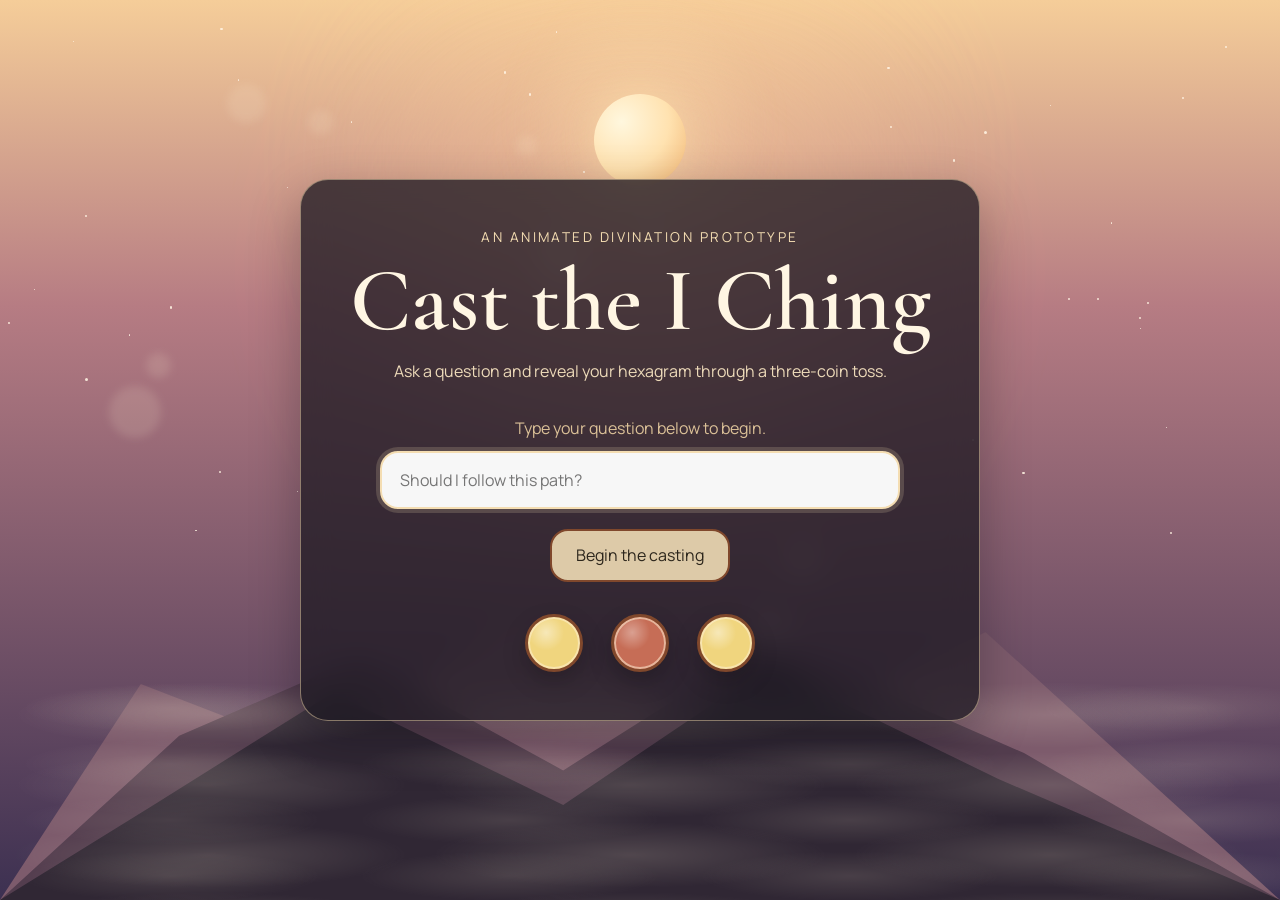
==== website/index.html @ 72fc9949 "added website version and updated coin flip animation" ====
<!DOCTYPE html>
<html lang="en">
<head>
  <meta charset="UTF-8">
  <meta name="viewport" content="width=device-width, initial-scale=1.0">
  <title>I Ching Web Prototype</title>
  <link rel="preconnect" href="https://fonts.googleapis.com">
  <link rel="preconnect" href="https://fonts.gstatic.com" crossorigin>
  <link href="https://fonts.googleapis.com/css2?family=Cormorant+Garamond:wght@400;500;600;700&family=Manrope:wght@400;500;600&display=swap" rel="stylesheet">
  <link rel="stylesheet" href="style.css">
</head>
<body>
  <div class="app-shell">
    <div class="sky-glow sky-glow-one"></div>
    <div class="sky-glow sky-glow-two"></div>
    <div class="moon-halo"></div>
    <div class="moon"></div>
    <div class="stars" id="stars"></div>
    <div class="orbs" id="orbs"></div>

    <div class="mountains mountains-far"></div>
    <div class="mountains mountains-mid"></div>
    <div class="mountains mountains-near"></div>
    <div class="mist-layer mist-layer-one"></div>
    <div class="mist-layer mist-layer-two"></div>

    <main class="app">
      <section class="page page-landing active" id="landing-page">
        <div class="panel hero-panel">
          <p class="eyebrow">An animated divination prototype</p>
          <h1>Cast the I Ching</h1>
          <p class="subtitle">Ask a question and reveal your hexagram through a three-coin toss.</p>
          <label class="question-label" for="question-input">Type your question below to begin.</label>

          <div class="question-box">
            <input id="question-input" type="text" maxlength="100" placeholder="Should I follow this path?" autocomplete="off">
          </div>

          <button class="primary-button" id="begin-button">Begin the casting</button>

          <div class="landing-preview" aria-hidden="true">
            <div class="preview-coin coin heads"></div>
            <div class="preview-coin coin tails"></div>
            <div class="preview-coin coin heads"></div>
          </div>
        </div>
      </section>

      <section class="page page-reading" id="reading-page" aria-hidden="true">
        <div class="panel question-panel">
          <p class="eyebrow">Your question</p>
          <h2 id="question-display">Should I follow this path?</h2>
        </div>

        <div class="panel casting-panel">
          <p class="casting-helper">Click each seal to cast a line. Two or three heads create a solid yang line.</p>

          <div class="hexagram-stage">
            <div class="line-guides" id="line-guides"></div>
            <div class="hexagram-lines" id="hexagram-lines"></div>
          </div>

          <div class="cast-overlay hidden" id="cast-overlay" aria-live="polite">
            <p class="cast-title">Coin casting in motion</p>
            <div class="cast-coins" id="cast-coins">
              <div class="coin cast-coin"></div>
              <div class="coin cast-coin"></div>
              <div class="coin cast-coin"></div>
            </div>
            <p class="cast-result" id="cast-result"></p>
          </div>
        </div>

        <div class="controls">
          <button class="secondary-button" id="reset-button">Generate New Hexagram</button>
          <button class="ghost-button" id="back-button">Ask Another Question</button>
        </div>
      </section>
    </main>
  </div>

  <script src="app.js"></script>
</body>
</html>
---- website/style.css ----
:root {
  --sky-top: #f5cd99;
  --sky-bottom: #3c3051;
  --text: #2c261c;
  --text-soft: #eddab9;
  --text-bright: #fff6e3;
  --accent: #d6b276;
  --accent-deep: #80482c;
  --panel: rgba(28, 24, 33, 0.76);
  --panel-border: rgba(238, 212, 170, 0.5);
  --mist: rgba(255, 241, 214, 0.24);
  --mountain-far: #7d5b6c;
  --mountain-mid: #533d4e;
  --mountain-near: #302734;
  --coin-front: #f0d57e;
  --coin-back: #c66d56;
  --coin-edge: #80482c;
  --line: #221f1b;
  --line-outline: rgba(232, 205, 160, 0.9);
  --seal-fill: #fcf9f3;
  --seal-outline: #795c35;
  --button: #ddcaa8;
  --button-hover: #ceb58a;
  --input-bg: rgba(255, 255, 255, 0.96);
  --shadow: 0 18px 50px rgba(8, 6, 11, 0.28);
}

* {
  box-sizing: border-box;
}

html,
body {
  margin: 0;
  min-height: 100%;
}

body {
  font-family: "Manrope", sans-serif;
  color: var(--text-bright);
  background: linear-gradient(180deg, var(--sky-top) 0%, #b67c83 34%, var(--sky-bottom) 100%);
  overflow-x: hidden;
}

button,
input {
  font: inherit;
}

button {
  cursor: pointer;
  border: 0;
}

.app-shell {
  position: relative;
  min-height: 100vh;
  overflow: hidden;
  isolation: isolate;
}

.app {
  position: relative;
  z-index: 2;
  min-height: 100vh;
  display: grid;
  place-items: center;
  padding: 3rem 1.25rem;
}

.page {
  width: min(980px, 100%);
  display: none;
  gap: 1.5rem;
}

.page.active {
  display: grid;
}

.panel {
  position: relative;
  background: var(--panel);
  border: 1px solid var(--panel-border);
  border-radius: 28px;
  box-shadow: var(--shadow);
  backdrop-filter: blur(14px);
}

.hero-panel {
  width: min(680px, 100%);
  margin: 0 auto;
  padding: clamp(2rem, 4vw, 3rem);
  text-align: center;
}

.eyebrow {
  margin: 0 0 0.75rem;
  color: #f4ddb2;
  font-size: 0.85rem;
  letter-spacing: 0.18em;
  text-transform: uppercase;
}

h1,
h2 {
  margin: 0;
  font-family: "Cormorant Garamond", serif;
  font-weight: 600;
  line-height: 0.95;
}

h1 {
  font-size: clamp(3.5rem, 9vw, 5.6rem);
}

h2 {
  font-size: clamp(2rem, 4vw, 2.8rem);
  line-height: 1.05;
}

.subtitle,
.casting-helper {
  margin: 1rem auto 0;
  max-width: 38rem;
  color: var(--text-soft);
  line-height: 1.6;
}

.question-label {
  display: block;
  margin-top: 2rem;
  margin-bottom: 0.75rem;
  color: #dbc198;
}

.question-box {
  width: min(520px, 100%);
  margin: 0 auto;
}

.question-box input {
  width: 100%;
  padding: 1rem 1.1rem;
  border-radius: 18px;
  border: 2px solid rgba(236, 212, 169, 0.75);
  background: var(--input-bg);
  color: var(--text);
  outline: none;
  box-shadow: inset 0 1px 0 rgba(255, 255, 255, 0.9);
}

.question-box input:focus {
  border-color: #f4ddb2;
  box-shadow: 0 0 0 4px rgba(244, 221, 178, 0.18);
}

.primary-button,
.secondary-button,
.ghost-button {
  min-height: 52px;
  padding: 0.85rem 1.5rem;
  border-radius: 18px;
  transition: transform 180ms ease, background 180ms ease, border-color 180ms ease;
}

.primary-button,
.secondary-button {
  background: var(--button);
  color: var(--text);
  border: 2px solid var(--coin-edge);
}

.primary-button:hover,
.secondary-button:hover {
  background: var(--button-hover);
  transform: translateY(-1px);
}

.primary-button {
  margin-top: 1.25rem;
}

.ghost-button {
  background: rgba(255, 255, 255, 0.08);
  color: var(--text-bright);
  border: 1px solid rgba(244, 221, 178, 0.4);
}

.ghost-button:hover {
  background: rgba(255, 255, 255, 0.14);
}

.landing-preview {
  margin-top: 2rem;
  display: flex;
  justify-content: center;
  align-items: center;
  gap: 1.75rem;
}

.preview-coin {
  animation: previewFloat 5s ease-in-out infinite;
}

.preview-coin:nth-child(2) {
  animation-delay: -1.1s;
}

.preview-coin:nth-child(3) {
  animation-delay: -2.2s;
}

.question-panel {
  padding: 1.3rem 1.6rem 1.6rem;
}

.casting-panel {
  position: relative;
  min-height: 540px;
  padding: 1.3rem 1.4rem 1.8rem;
}

.hexagram-stage {
  position: relative;
  width: min(720px, 100%);
  min-height: 430px;
  margin: 8.5rem auto 0;
  z-index: 1;
}

.line-guides,
.hexagram-lines {
  position: absolute;
  inset: 0;
}

.line-guides {
  z-index: 1;
}

.hexagram-lines {
  z-index: 2;
}

.line-slot {
  position: absolute;
  left: 50%;
  transform: translateX(-50%);
  width: min(420px, 76vw);
  display: flex;
  align-items: center;
  justify-content: center;
}

.guide-label {
  position: absolute;
  left: 0;
  color: #efd6ac;
  font-size: 0.95rem;
}

.guide-line {
  position: absolute;
  top: 50%;
  width: 52px;
  height: 1px;
  background: rgba(236, 213, 174, 0.8);
}

.guide-line.left {
  left: 46px;
}

.guide-line.right {
  right: 46px;
}

.seal-button {
  width: 74px;
  height: 74px;
  border-radius: 50%;
  background: var(--seal-fill);
  border: 4px solid var(--seal-outline);
  position: relative;
  box-shadow: 0 0 0 0 rgba(255, 226, 176, 0.5);
  animation: sealPulse 2.6s ease-in-out infinite;
}

.seal-button::after {
  content: "";
  width: 20px;
  height: 20px;
  border-radius: 50%;
  background: var(--coin-front);
  border: 2px solid var(--coin-edge);
  position: absolute;
  inset: 0;
  margin: auto;
}

.seal-button:disabled {
  cursor: default;
  opacity: 0.9;
  animation: none;
}

.line-reveal {
  width: min(320px, 62vw);
  height: 16px;
  position: relative;
  filter: drop-shadow(0 0 12px rgba(255, 226, 176, 0.32));
}

.line-reveal.solid {
  border-radius: 999px;
  background: var(--line);
  box-shadow: inset 0 0 0 1px var(--line-outline);
}

.line-reveal.broken {
  display: flex;
  justify-content: space-between;
}

.line-reveal.broken::before,
.line-reveal.broken::after {
  content: "";
  width: calc(50% - 30px);
  height: 100%;
  border-radius: 999px;
  background: var(--line);
  box-shadow: inset 0 0 0 1px var(--line-outline);
}

.cast-overlay {
  position: absolute;
  top: 5.5rem;
  left: 50%;
  transform: translateX(-50%);
  width: min(340px, calc(100% - 2rem));
  padding: 1.25rem 1rem 1.35rem;
  border-radius: 24px;
  background: rgba(28, 24, 33, 0.82);
  border: 1px solid rgba(238, 212, 170, 0.56);
  text-align: center;
  box-shadow: var(--shadow);
  z-index: 5;
}

.cast-overlay.hidden {
  display: none;
}

.cast-title {
  margin: 0;
  color: #fcefd4;
}

.cast-coins {
  margin-top: 1rem;
  display: flex;
  justify-content: center;
  gap: 1rem;
  min-height: 120px;
}

.cast-result {
  min-height: 1.5rem;
  margin: 0.6rem 0 0;
  color: #f1d7af;
}

.coin {
  width: 58px;
  height: 58px;
  border-radius: 50%;
  border: 3px solid var(--coin-edge);
  background: radial-gradient(circle at 35% 30%, rgba(255,255,255,0.45), transparent 36%), var(--coin-front);
  box-shadow: inset 0 0 0 2px rgba(255, 241, 214, 0.55), 0 10px 24px rgba(0, 0, 0, 0.2);
  position: relative;
  transform-style: preserve-3d;
}

.coin::after {
  content: attr(data-face);
  position: absolute;
  inset: 0;
  display: grid;
  place-items: center;
  font-weight: 700;
  color: var(--coin-edge);
}

.coin.tails {
  background: radial-gradient(circle at 35% 30%, rgba(255,255,255,0.35), transparent 36%), var(--coin-back);
}

.cast-coin {
  opacity: 0;
}

.cast-coin.animate {
  opacity: 1;
  animation: tossUp 1200ms cubic-bezier(0.2, 0.7, 0.12, 1) forwards;
}

.cast-coin.animate::before {
  content: "";
  position: absolute;
  inset: -8px;
  border-radius: 50%;
  border: 1px solid rgba(255, 226, 176, 0.18);
}

.controls {
  display: flex;
  gap: 1rem;
  justify-content: center;
  flex-wrap: wrap;
}

.sky-glow,
.moon-halo,
.moon,
.stars,
.orbs,
.mountains,
.mist-layer {
  position: absolute;
  inset: 0;
  pointer-events: none;
}

.sky-glow {
  filter: blur(60px);
  opacity: 0.48;
}

.sky-glow-one {
  background: radial-gradient(circle at 50% 18%, rgba(255, 223, 161, 0.85), transparent 34%);
}

.sky-glow-two {
  background: radial-gradient(circle at 50% 30%, rgba(255, 172, 147, 0.5), transparent 42%);
}

.moon-halo {
  inset: 0 auto auto 50%;
  width: 250px;
  height: 250px;
  transform: translateX(-50%);
  border-radius: 50%;
  background: radial-gradient(circle, rgba(255, 226, 176, 0.45) 0%, rgba(255, 226, 176, 0.2) 38%, transparent 70%);
  filter: blur(18px);
}

.moon {
  inset: 94px auto auto 50%;
  width: 92px;
  height: 92px;
  transform: translateX(-50%);
  border-radius: 50%;
  background: radial-gradient(circle at 30% 30%, #fff7de 0%, #ffe2b0 52%, #f0b16e 100%);
  box-shadow: 0 0 32px rgba(255, 226, 176, 0.35);
}

.stars span,
.orbs span {
  position: absolute;
  display: block;
  border-radius: 999px;
}

.stars span {
  background: rgba(255, 244, 227, 0.88);
  animation: twinkle var(--duration) ease-in-out infinite;
  animation-delay: var(--delay);
}

.orbs span {
  background: rgba(255, 241, 214, 0.14);
  filter: blur(4px);
  animation: drift var(--duration) ease-in-out infinite;
  animation-delay: var(--delay);
}

.mountains {
  bottom: 0;
  top: auto;
  height: 48vh;
}

.mountains-far::before,
.mountains-mid::before,
.mountains-near::before {
  content: "";
  position: absolute;
  inset: 0;
  clip-path: polygon(0 100%, 11% 50%, 25% 66%, 40% 34%, 58% 64%, 77% 38%, 100% 100%);
}

.mountains-far::before {
  background: var(--mountain-far);
  animation: swayFar 16s ease-in-out infinite;
}

.mountains-mid::before {
  background: var(--mountain-mid);
  clip-path: polygon(0 100%, 14% 62%, 28% 44%, 44% 70%, 60% 40%, 80% 66%, 100% 100%);
  animation: swayMid 13s ease-in-out infinite;
}

.mountains-near::before {
  background: var(--mountain-near);
  clip-path: polygon(0 100%, 12% 78%, 26% 52%, 44% 78%, 60% 46%, 78% 72%, 100% 100%);
}

.mist-layer {
  bottom: 0;
  top: auto;
  height: 220px;
  background-repeat: repeat-x;
  opacity: 0.65;
}

.mist-layer-one {
  background: radial-gradient(ellipse at center, rgba(255, 241, 214, 0.24) 0%, transparent 66%);
  background-size: 420px 70px;
  animation: mistMove 24s linear infinite;
}

.mist-layer-two {
  background: radial-gradient(ellipse at center, rgba(255, 241, 214, 0.18) 0%, transparent 62%);
  background-size: 340px 56px;
  animation: mistMoveReverse 32s linear infinite;
}

@keyframes twinkle {
  0%, 100% { opacity: 0.18; transform: scale(0.75); }
  50% { opacity: 0.95; transform: scale(1); }
}

@keyframes drift {
  0%, 100% { transform: translate3d(0, 0, 0); }
  50% { transform: translate3d(18px, -12px, 0); }
}

@keyframes swayFar {
  0%, 100% { transform: translateX(-10px); }
  50% { transform: translateX(12px); }
}

@keyframes swayMid {
  0%, 100% { transform: translateX(10px); }
  50% { transform: translateX(-12px); }
}

@keyframes mistMove {
  from { transform: translateX(-8%); }
  to { transform: translateX(8%); }
}

@keyframes mistMoveReverse {
  from { transform: translateX(8%); }
  to { transform: translateX(-8%); }
}

@keyframes previewFloat {
  0%, 100% { transform: translateY(0) scaleX(1); }
  30% { transform: translateY(-10px) scaleX(0.82); }
  50% { transform: translateY(-2px) scaleX(1); }
  80% { transform: translateY(-12px) scaleX(0.68); }
}

@keyframes sealPulse {
  0%, 100% { box-shadow: 0 0 0 0 rgba(255, 226, 176, 0.18); transform: scale(1); }
  50% { box-shadow: 0 0 0 12px rgba(255, 226, 176, 0); transform: scale(1.03); }
}

@keyframes tossUp {
  0% {
    transform: translateY(18px) rotateX(0deg) scaleX(1);
    opacity: 0;
  }
  10% {
    opacity: 1;
  }
  20% {
    transform: translateY(-10px) rotateX(180deg) scaleX(0.3);
  }
  40% {
    transform: translateY(-52px) rotateX(540deg) scaleX(1);
  }
  62% {
    transform: translateY(-22px) rotateX(860deg) scaleX(0.22);
  }
  100% {
    transform: translateY(0) rotateX(1080deg) scaleX(1);
    opacity: 1;
  }
}

@media (max-width: 760px) {
  .app {
    padding: 1.5rem 1rem 2rem;
  }

  .hero-panel,
  .question-panel,
  .casting-panel {
    padding-left: 1rem;
    padding-right: 1rem;
  }

  .casting-panel {
    min-height: 610px;
  }

  .hexagram-stage {
    min-height: 470px;
    margin-top: 9.5rem;
  }

  .line-slot {
    width: min(100%, 420px);
  }

  .guide-line {
    width: 28px;
  }

  .guide-line.left {
    left: 24px;
  }

  .guide-line.right {
    right: 24px;
  }

  .seal-button {
    width: 66px;
    height: 66px;
  }

  .line-reveal {
    width: min(260px, 58vw);
  }
}

@media (prefers-reduced-motion: reduce) {
  *,
  *::before,
  *::after {
    animation-duration: 0.01ms !important;
    animation-iteration-count: 1 !important;
    transition-duration: 0.01ms !important;
    scroll-behavior: auto !important;
  }
}
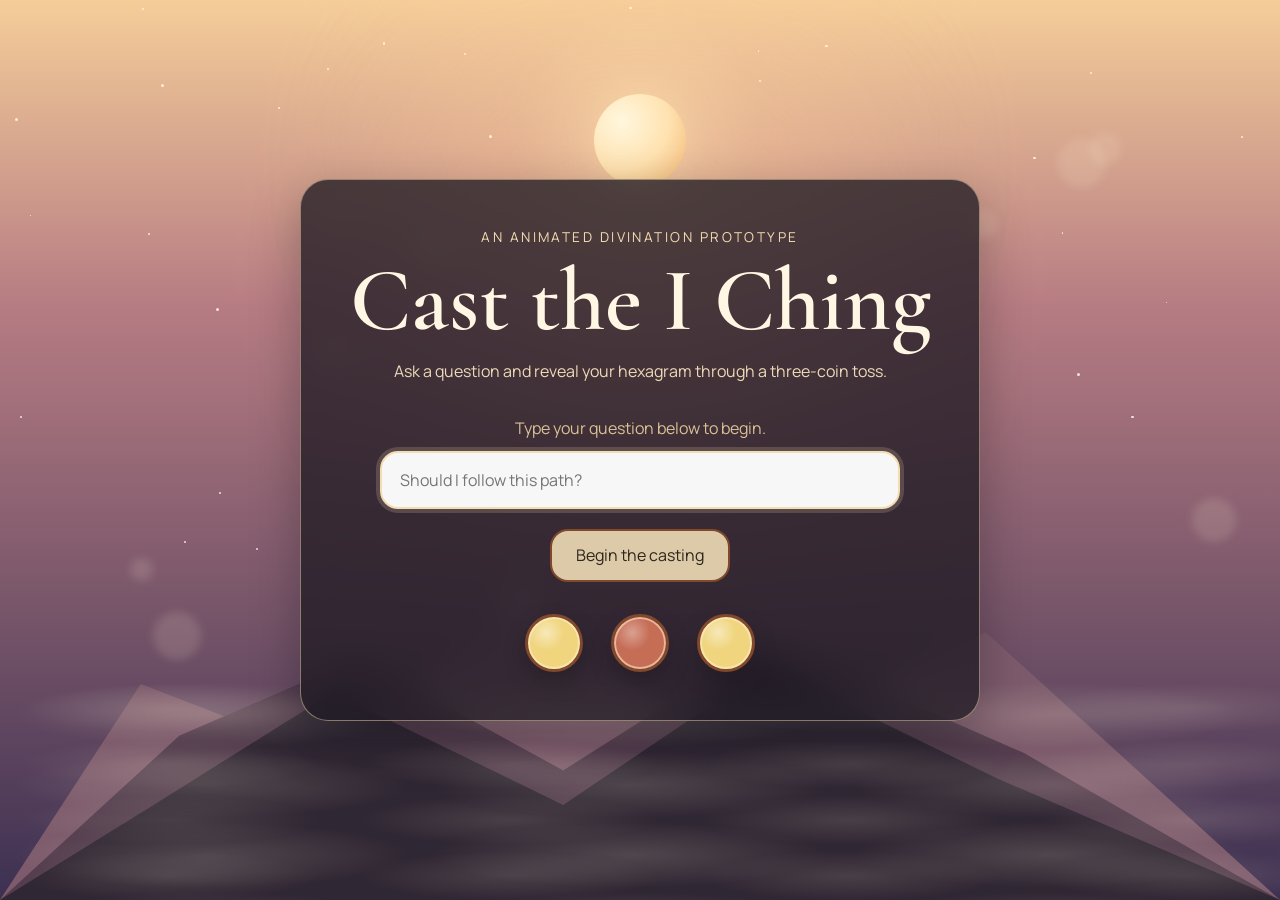
==== commit b7f853c0: "updated animation" ====
--- a/website/index.html
+++ b/website/index.html
@@ -56,7 +56,6 @@
           <p class="casting-helper">Click each seal to cast a line. Two or three heads create a solid yang line.</p>
 
           <div class="hexagram-stage">
-            <div class="line-guides" id="line-guides"></div>
             <div class="hexagram-lines" id="hexagram-lines"></div>
           </div>
 
@@ -75,10 +74,20 @@
           <button class="secondary-button" id="reset-button">Generate New Hexagram</button>
           <button class="ghost-button" id="back-button">Ask Another Question</button>
         </div>
+
+        <p class="scroll-tip hidden" id="scroll-tip">Hexagram complete. Scroll down to read the matched interpretation.</p>
+
+        <section class="panel reading-result hidden" id="reading-result" aria-live="polite">
+          <p class="eyebrow">Matched Hexagram</p>
+          <h3 id="reading-title">Reveal all six lines to read the hexagram.</h3>
+          <p class="reading-code" id="reading-code"></p>
+          <pre class="reading-body" id="reading-body">Your reading will appear here after the casting is complete.</pre>
+        </section>
       </section>
     </main>
   </div>
 
+  <script src="readings-data.js"></script>
   <script src="app.js"></script>
 </body>
 </html>
--- a/website/style.css
+++ b/website/style.css
@@ -103,7 +103,8 @@
 }
 
 h1,
-h2 {
+h2,
+h3 {
   margin: 0;
   font-family: "Cormorant Garamond", serif;
   font-weight: 600;
@@ -116,6 +117,11 @@
 
 h2 {
   font-size: clamp(2rem, 4vw, 2.8rem);
+  line-height: 1.05;
+}
+
+h3 {
+  font-size: clamp(1.8rem, 3.4vw, 2.4rem);
   line-height: 1.05;
 }
 
@@ -229,14 +235,9 @@
   z-index: 1;
 }
 
-.line-guides,
 .hexagram-lines {
   position: absolute;
   inset: 0;
-}
-
-.line-guides {
-  z-index: 1;
 }
 
 .hexagram-lines {
@@ -247,33 +248,23 @@
   position: absolute;
   left: 50%;
   transform: translateX(-50%);
-  width: min(420px, 76vw);
-  display: flex;
+  width: min(560px, 96%);
+  display: grid;
+  grid-template-columns: 32px minmax(28px, 56px) minmax(0, auto) minmax(28px, 56px);
+  column-gap: 14px;
   align-items: center;
   justify-content: center;
 }
 
 .guide-label {
-  position: absolute;
-  left: 0;
   color: #efd6ac;
   font-size: 0.95rem;
+  text-align: center;
 }
 
 .guide-line {
-  position: absolute;
-  top: 50%;
-  width: 52px;
   height: 1px;
   background: rgba(236, 213, 174, 0.8);
-}
-
-.guide-line.left {
-  left: 46px;
-}
-
-.guide-line.right {
-  right: 46px;
 }
 
 .seal-button {
@@ -420,6 +411,43 @@
   flex-wrap: wrap;
 }
 
+.scroll-tip {
+  margin: -0.25rem 0 0;
+  text-align: center;
+  color: #f1d7af;
+  letter-spacing: 0.04em;
+}
+
+.scroll-tip.hidden {
+  display: none;
+}
+
+.reading-result {
+  padding: 1.5rem 1.4rem;
+}
+
+.reading-result.hidden {
+  display: none;
+}
+
+.reading-code {
+  margin: 0.5rem 0 1rem;
+  color: #f1d7af;
+  letter-spacing: 0.14em;
+  text-transform: uppercase;
+  font-size: 0.85rem;
+}
+
+.reading-body {
+  margin: 0;
+  white-space: pre-wrap;
+  font-family: "Manrope", sans-serif;
+  color: var(--text-soft);
+  line-height: 1.65;
+  max-height: 28rem;
+  overflow: auto;
+}
+
 .sky-glow,
 .moon-halo,
 .moon,
@@ -623,19 +651,9 @@
   }
 
   .line-slot {
-    width: min(100%, 420px);
-  }
-
-  .guide-line {
-    width: 28px;
-  }
-
-  .guide-line.left {
-    left: 24px;
-  }
-
-  .guide-line.right {
-    right: 24px;
+    width: min(100%, 560px);
+    grid-template-columns: 24px 28px minmax(0, auto) 28px;
+    column-gap: 10px;
   }
 
   .seal-button {
